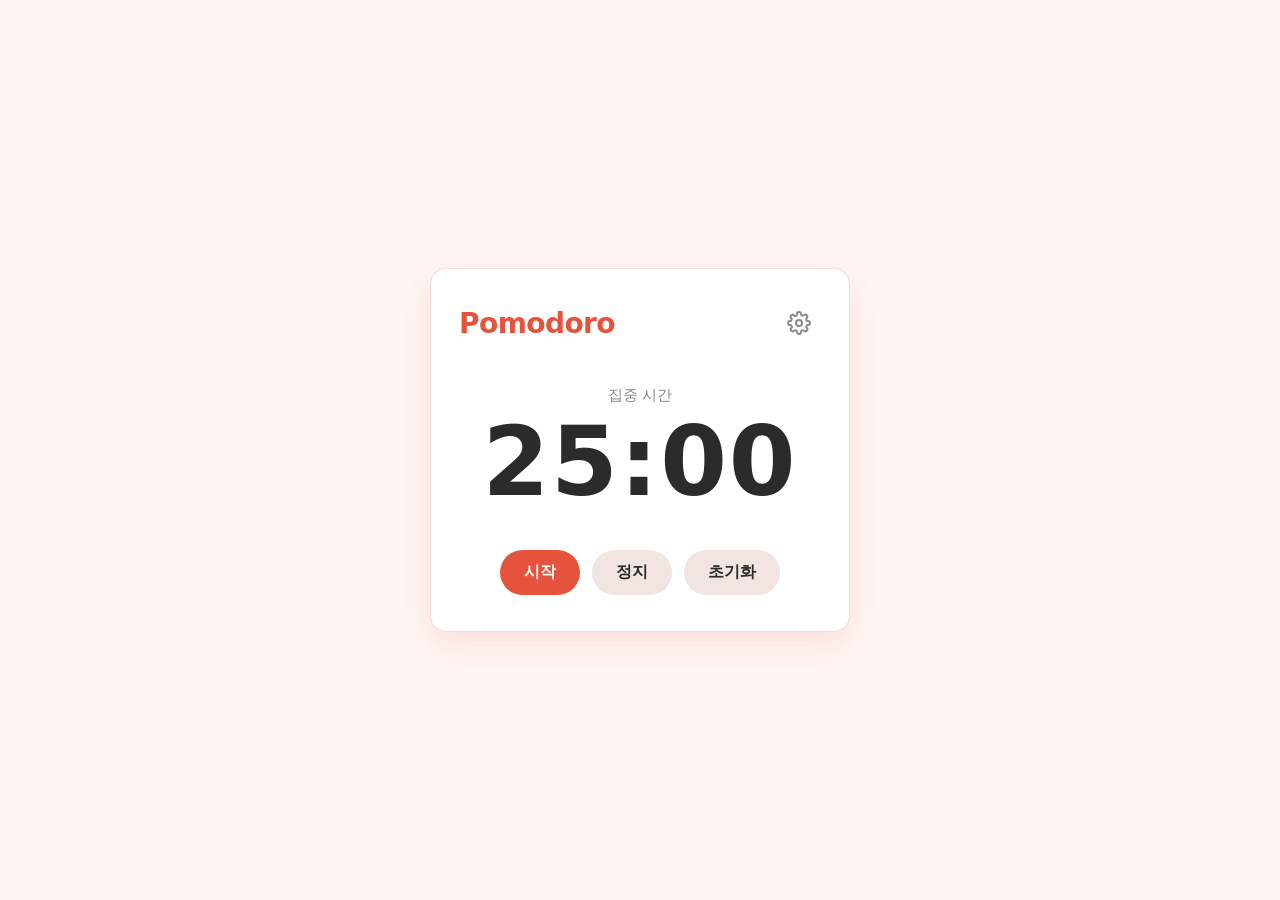
==== index.html @ 85308939 "INIT" ====
<!DOCTYPE html>
<html lang="ko">
<head>
  <meta charset="UTF-8">
  <meta name="viewport" content="width=device-width, initial-scale=1.0">
  <title>Pomodoro</title>
  <link rel="stylesheet" href="index.css">
</head>
<body>
  <main class="app">
    <header class="app__header">
      <h1 class="app__title">Pomodoro</h1>
      <a href="settings.html" class="btn btn--icon" id="settings-btn" aria-label="설정">
        <svg xmlns="http://www.w3.org/2000/svg" viewBox="0 0 24 24" width="24" height="24" fill="none" stroke="currentColor" stroke-width="2" stroke-linecap="round" stroke-linejoin="round" aria-hidden="true">
          <circle cx="12" cy="12" r="3"></circle>
          <path d="M19.4 15a1.65 1.65 0 0 0 .33 1.82l.06.06a2 2 0 0 1-2.83 2.83l-.06-.06a1.65 1.65 0 0 0-1.82-.33 1.65 1.65 0 0 0-1 1.51V21a2 2 0 0 1-4 0v-.09a1.65 1.65 0 0 0-1-1.51 1.65 1.65 0 0 0-1.82.33l-.06.06a2 2 0 0 1-2.83-2.83l.06-.06a1.65 1.65 0 0 0 .33-1.82 1.65 1.65 0 0 0-1.51-1H3a2 2 0 0 1 0-4h.09a1.65 1.65 0 0 0 1.51-1 1.65 1.65 0 0 0-.33-1.82l-.06-.06a2 2 0 0 1 2.83-2.83l.06.06a1.65 1.65 0 0 0 1.82.33H9a1.65 1.65 0 0 0 1-1.51V3a2 2 0 0 1 4 0v.09a1.65 1.65 0 0 0 1 1.51 1.65 1.65 0 0 0 1.82-.33l.06-.06a2 2 0 0 1 2.83 2.83l-.06.06a1.65 1.65 0 0 0-.33 1.82V9a1.65 1.65 0 0 0 1.51 1H21a2 2 0 0 1 0 4h-.09a1.65 1.65 0 0 0-1.51 1z"></path>
        </svg>
      </a>
    </header>

    <section class="timer" aria-label="타이머">
      <p class="timer__label">집중 시간</p>
      <p class="timer__display" id="time-display" aria-live="polite">25:00</p>
    </section>

    <div class="controls">
      <button type="button" class="btn btn--primary" id="start-btn">시작</button>
      <button type="button" class="btn btn--secondary" id="stop-btn">정지</button>
      <button type="button" class="btn btn--secondary" id="reset-btn">초기화</button>
    </div>
  </main>
  <script src="script.js"></script>
</body>
</html>
---- index.css ----
:root {
  --color-bg: #fff5f3;
  --color-surface: #ffffff;
  --color-text: #2b2b2b;
  --color-muted: #8a8a8a;
  --color-primary: #e5533d;
  --color-primary-hover: #cf4530;
  --color-secondary: #f1e4e1;
  --color-secondary-hover: #e6d3cf;
  --color-border: #f0dcd8;
  --radius: 16px;
  --shadow: 0 12px 32px rgba(229, 83, 61, 0.12);
}

* {
  box-sizing: border-box;
  margin: 0;
  padding: 0;
}

html,
body {
  height: 100%;
}

body {
  font-family: "Segoe UI", "Apple SD Gothic Neo", "Noto Sans KR", system-ui, sans-serif;
  background: var(--color-bg);
  color: var(--color-text);
  display: flex;
  align-items: center;
  justify-content: center;
  padding: 16px;
}

/* 카드 전체 */
.app {
  width: 100%;
  max-width: 420px;
  background: var(--color-surface);
  border: 1px solid var(--color-border);
  border-radius: var(--radius);
  box-shadow: var(--shadow);
  padding: 32px 28px 36px;
  display: flex;
  flex-direction: column;
  gap: 40px;
}

/* 헤더: 제목 + 설정 버튼 */
.app__header {
  display: flex;
  align-items: center;
  justify-content: space-between;
}

.app__title {
  font-size: 1.75rem;
  font-weight: 700;
  letter-spacing: -0.02em;
  color: var(--color-primary);
}

/* 타이머 */
.timer {
  text-align: center;
}

.timer__label {
  font-size: 0.95rem;
  color: var(--color-muted);
  margin-bottom: 8px;
}

.timer__display {
  font-size: clamp(4rem, 20vw, 6rem);
  font-weight: 700;
  line-height: 1;
  letter-spacing: 0.02em;
  font-variant-numeric: tabular-nums;
}

/* 컨트롤 버튼 영역 */
.controls {
  display: flex;
  justify-content: center;
  gap: 12px;
  flex-wrap: wrap;
}

/* 버튼 공통 */
.btn {
  font: inherit;
  font-size: 1rem;
  font-weight: 600;
  border: none;
  border-radius: 999px;
  padding: 12px 24px;
  cursor: pointer;
  text-decoration: none;
  transition: background-color 0.15s ease, transform 0.1s ease;
}

.btn:active {
  transform: scale(0.97);
}

.btn:focus-visible {
  outline: 3px solid rgba(229, 83, 61, 0.4);
  outline-offset: 2px;
}

.btn--primary {
  background: var(--color-primary);
  color: #fff;
}

.btn--primary:hover {
  background: var(--color-primary-hover);
}

.btn--secondary {
  background: var(--color-secondary);
  color: var(--color-text);
}

.btn--secondary:hover {
  background: var(--color-secondary-hover);
}

.btn--icon {
  width: 44px;
  height: 44px;
  padding: 0;
  display: inline-flex;
  align-items: center;
  justify-content: center;
  background: transparent;
  color: var(--color-muted);
  border-radius: 50%;
}

.btn--icon:hover {
  background: var(--color-secondary);
  color: var(--color-text);
}

/* 작은 화면 */
@media (max-width: 400px) {
  .app {
    padding: 24px 20px 28px;
    gap: 32px;
  }

  .controls {
    flex-direction: column;
  }

  .controls .btn {
    width: 100%;
  }
}
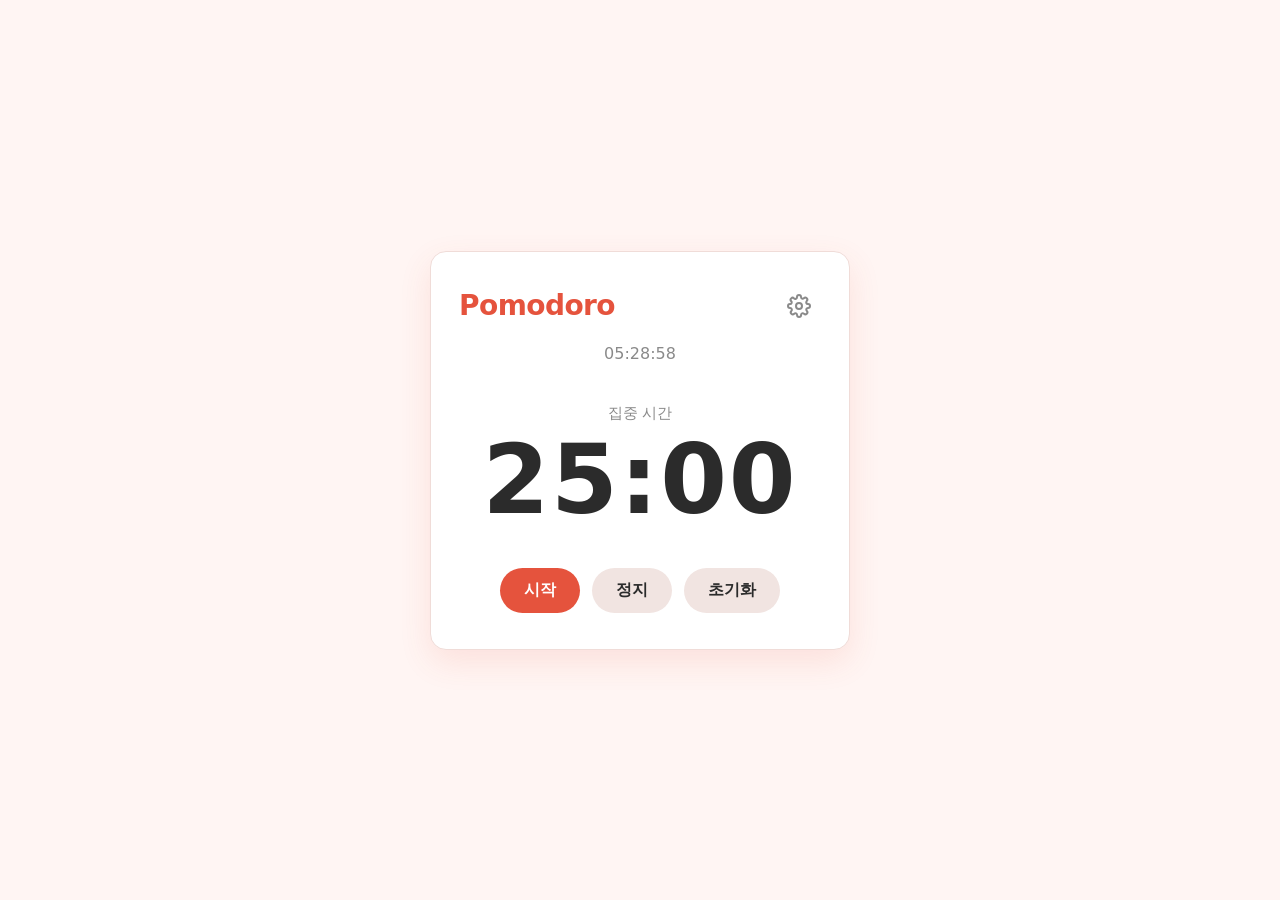
==== commit 15a8b929: "클로드권한설정 + 현재시간 표시 기능 추가" ====
--- a/index.html
+++ b/index.html
@@ -18,6 +18,8 @@
       </a>
     </header>
 
+    <p class="clock" id="clock" aria-label="현재 시간" aria-live="off">--:--:--</p>
+
     <section class="timer" aria-label="타이머">
       <p class="timer__label">집중 시간</p>
       <p class="timer__display" id="time-display" aria-live="polite">25:00</p>
--- a/index.css
+++ b/index.css
@@ -59,6 +59,15 @@
   font-weight: 700;
   letter-spacing: -0.02em;
   color: var(--color-primary);
+}
+
+/* 현재 시간 */
+.clock {
+  text-align: center;
+  font-size: 1rem;
+  color: var(--color-muted);
+  font-variant-numeric: tabular-nums;
+  margin-top: -24px; /* 헤더와의 간격을 줄여 헤더에 붙어 보이게 */
 }
 
 /* 타이머 */
